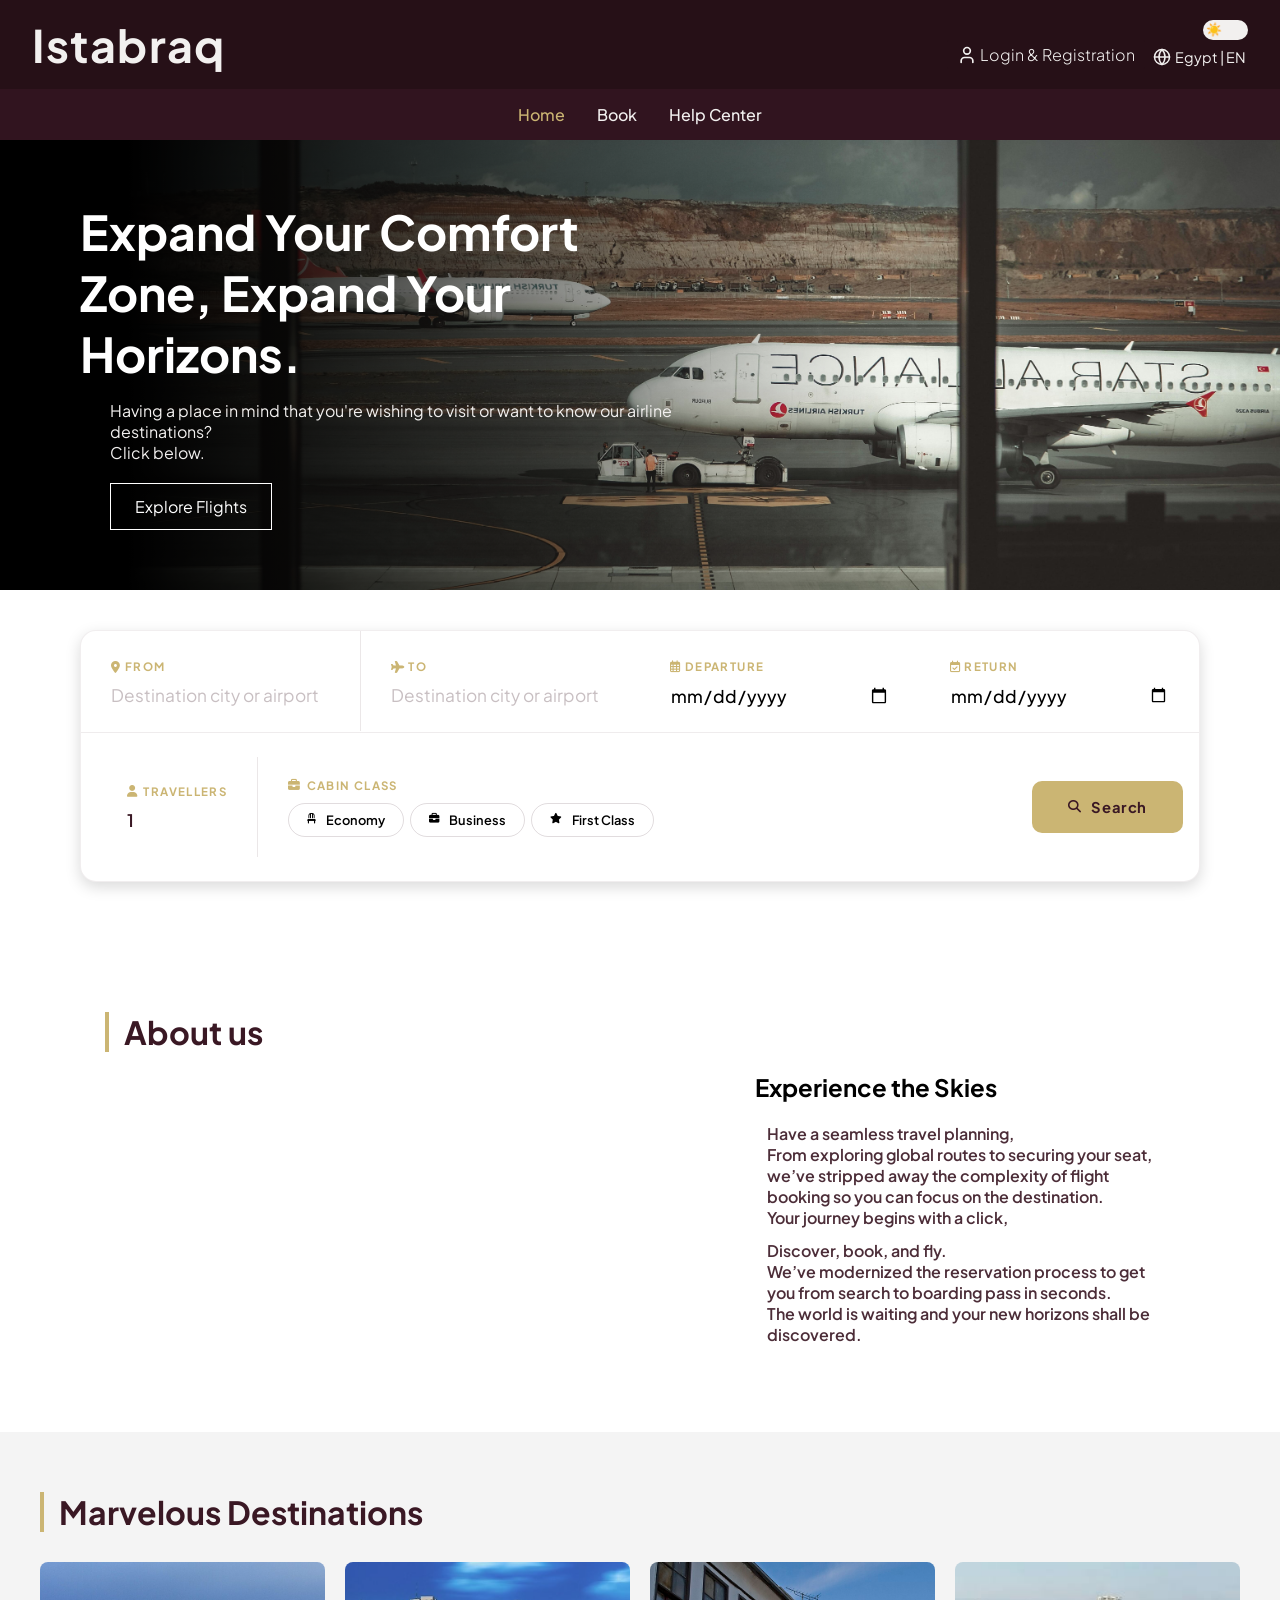
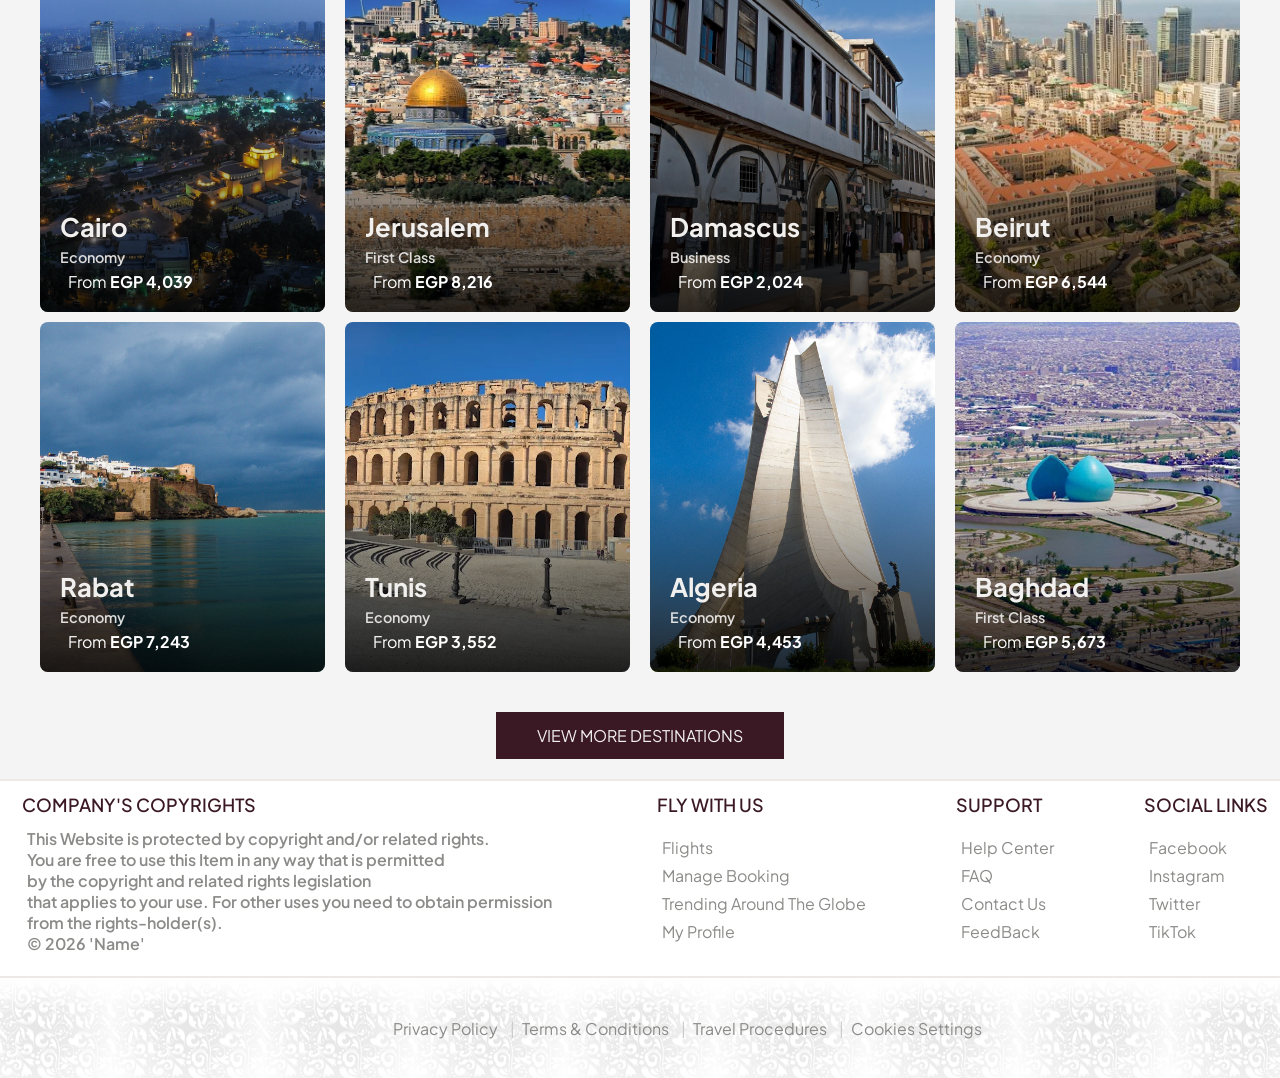
==== index.html @ 47894b56 "Last push from me" ====
<!DOCTYPE html>
<html lang="en">

<head>
    <meta charset="UTF-8">
    <meta name="viewport" content="width=device-width, initial-scale=1.0">
    <title>Istabraq Official Website | Book International Flight Tickets</title>
    <meta charset="UTF-8">
    <link rel="stylesheet" id="theme-stylesheet" href="./css/index.css">
    <!-- Font Configuration    -->
    <link rel="preconnect" href="https://fonts.googleapis.com">
    <link rel="preconnect" href="https://fonts.gstatic.com" crossorigin>
    <link href="https://fonts.googleapis.com/css2?family=Plus+Jakarta+Sans:wght@300;400;500;600;700&display=swap"
        rel="stylesheet">
    <link rel="stylesheet" href="https://cdnjs.cloudflare.com/ajax/libs/font-awesome/6.5.1/css/all.min.css" />
    <link rel="stylesheet" href="https://cdnjs.cloudflare.com/ajax/libs/font-awesome/6.5.1/css/all.min.css" />
    <!-- Responsiveness    -->
    <meta name="viewport" content="width=device-width, initial-scale=1">
    <!-- Icon configuration     -->
</head>

<body>
    <header class="header">
        <div class="upper-half">
            <!--        justify-conten:space-between.<it makes the first child to the very left and the last to the very right
        that's why I've put the util and the login in a standalone div to make sure that the property consider it last child. -->
            <div class="logo-placeholder">
                <h1>
                    <a href="index.html">Istabraq</a>
                </h1>
            </div>
            <div class="right-sec">
                <!--            Second child-->

                <div class="auth-bttns" id="auth-container">
                    <!--                auth-bttns class if I decided to add any other button or element beside it-->
                    <a href="./pages/auth/login.html" class="btn btn-login">
                        <svg xmlns="http://www.w3.org/2000/svg" width="20" height="20" viewBox="0 0 24 24" fill="none"
                            stroke="currentColor" stroke-width="2" stroke-linecap="round" stroke-linejoin="round">
                            <path d="M19 21v-2a4 4 0 0 0-4-4H9a4 4 0 0 0-4 4v2" />
                            <circle cx="12" cy="7" r="4" />
                        </svg>
                        <span>Login & Registration</span>
                    </a>
                </div>
                <div class="r-right-sec">
                    <!--                Theme-changing button-->
                    <label class="theme-switch" for="theme-check">
                        <input type="checkbox" id="theme-check">

                        <span class="slider"></span>
                    </label>
                    <!--  Lang & region (Country)    -->
                    <a href="#" id="open-lang-modal" class="utility-link">
                        <svg xmlns="http://www.w3.org/2000/svg" width="18" height="18" viewBox="0 0 24 24" fill="none"
                            stroke="currentColor" stroke-width="2" stroke-linecap="round" stroke-linejoin="round"
                            class="lucide lucide-globe-icon lucide-globe">
                            <circle cx="12" cy="12" r="10" />
                            <path d="M12 2a14.5 14.5 0 0 0 0 20 14.5 14.5 0 0 0 0-20" />
                            <path d="M2 12h20" />
                        </svg>
                        <span>Egypt | EN</span>
                        <!--                the <a> is just used for its clickability behavouir however it doesnt redirect you to
                    any page by using [href"#"]. its just a link to trigger an action on this page.-->
                        <!--<svg></svg> tag is used insted of just linking an image for better visibility & resolution independency as the tag draws the icon using math-based code                -->
                    </a>
                    <!-- Buttons (Login & Registraion)  -->

                </div>
            </div>
        </div>
        <!--Impt Comment: Without that upper-half div, this means trying to apply flexbox properties directly to the <header> itself,
    which would force the navigation links (the bottom half) to also participate in that layout, breaking the design.   -->
        <!-- Nav bar ( a container in itself so it doesnt need a div as its also has just an element which is the list
      not making it in a div improevs DOM tree rendreing and reduce nesting -->
    </header>
    <nav class="bottom-half">
        <!--the sticky property makes the nav sticks on top on document flowing,
            z=1000 makes sure that if the nav hit any other element while flowing it also stays on top of it.-->
        <ul class="nav-list">
            <!-- structure: <nav> → <ul> → <li> → <a>.
        Enhances accessibility as the list can be read by screen readers
        also better for search engines and a DOM predictability-->
            <li><a href="./" class="nav-link active"> Home</a></li>
            <li><a href=./pages/booking/search-flights.html class="nav-link"> Book</a></li>
            <li><a href=./pages/contact.html class="nav-link"> Help Center</a></li>

        </ul>
    </nav>

    <!--Pop up dialog for changing coutnry and language-->
    <dialog id="lang-modal">
        <!--    native html tag designed and structured specially for pop-up content.
    it has built in api (Javascript functions that opens/close the pop up depending on the triggered id)-->
        <h3>Select Country & Language</h3>
        <br>
        <div class="open-lang-modal">
            <!--   Country choosing div     -->
            <label class="modal-label">Country*</label>
            <div class="custom-dropdown" id="country-dropdown">
                <div class="dropdown-const">
                    <img src="https://flagcdn.com/w20/eg.png" alt="Egypt" width="20" height="15"> Egypt
                </div>
                <!--            The fixed part that the user sees before any interaction with the list,
            for example here its Egypt | EN-->
                <!--            a ul list for the options-->
                <ul class="dropdown-list">
                    <li data-value="egypt">
                        <img src="https://flagcdn.com/w40/eg.png" alt="Egypt" width="20"> Egypt
                    </li>
                    <li data-value="uae">
                        <img src="https://flagcdn.com/w40/ae.png" alt="UAE" width="20"> United Arab Emirates
                    </li>
                    <li data-value="saudi-arabia">
                        <img src="https://flagcdn.com/w40/sa.png" alt="Saudi Arabia" width="20"> Saudi Arabia
                    </li>
                    <li data-value="qatar">
                        <img src="https://flagcdn.com/w40/qa.png" alt="Qatar" width="20"> Qatar
                    </li>

                    <li data-value="united-kingdom">
                        <img src="https://flagcdn.com/w40/gb.png" alt="UK" width="20"> United Kingdom
                    </li>
                    <li data-value="germany">
                        <img src="https://flagcdn.com/w40/de.png" alt="Germany" width="20"> Germany
                    </li>
                    <li data-value="france">
                        <img src="https://flagcdn.com/w40/fr.png" alt="France" width="20"> France
                    </li>
                    <li data-value="turkey">
                        <img src="https://flagcdn.com/w40/tr.png" alt="Turkey" width="20"> Turkey
                    </li>

                    <li data-value="usa">
                        <img src="https://flagcdn.com/w40/us.png" alt="USA" width="20"> United States
                    </li>
                    <li data-value="canada">
                        <img src="https://flagcdn.com/w40/ca.png" alt="Canada" width="20"> Canada
                    </li>

                    <li data-value="japan">
                        <img src="https://flagcdn.com/w40/jp.png" alt="Japan" width="20"> Japan
                    </li>
                    <li data-value="china">
                        <img src="https://flagcdn.com/w40/cn.png" alt="China" width="20"> China
                    </li>
                </ul>
                <!--            The drop down list with its options-->
            </div>
            <!-- language choosing div-->
            <label class="modal-label">Language*</label>
            <div class="custom-dropdown" id="lang-dropdown">
                <div class="dropdown-const">English</div>
                <ul class="dropdown-list">
                    <li data-value="en">English</li>
                    <li data-value="ar">العربية (Arabic)</li>

                    <li data-value="fr">Français (French)</li>
                    <li data-value="de">Deutsch (German)</li>
                    <li data-value="es">Español (Spanish)</li>
                    <li data-value="it">Italiano (Italian)</li>
                    <li data-value="ru">Русский (Russian)</li>

                    <li data-value="zh">中文 (Chinese)</li>
                    <li data-value="ja">日本語 (Japanese)</li>
                    <li data-value="ko">한국어 (Korean)</li>

                    <li data-value="pt">Português (Portuguese)</li>
                    <li data-value="tr">Türkçe (Turkish)</li>
                </ul>
            </div>

            <div class="modal-actions">
                <button id="close-lang-modal" class="apply-bttn">Apply preferences</button>
            </div>
        </div>
    </dialog>
    <main>
        <!-- Hero section    -->
        <section class="hero">
            <div class="hero-text-wrapper">
                <h1>Expand Your Comfort Zone, Expand Your Horizons.</h1>
                <p style=" font-family: 'Plus Jakarta Sans', sans-serif;
    color: var(--off-white);
    font-weight: 400; padding-left: 30px; ">Having a place in mind that you're wishing to visit or want to know our
                    airline destinations?<br>Click below.</p>
                <a href="./pages/booking/search-results.html" class="hero-bttn">Explore flights</a>
            </div>
        </section>

        <!-- search form  -->
        <section class="search-section">
            <div class="search-card">
                <form class="search-form" action="#" method="get">
                    <!-- row 1-->
                    <div class="search-first-row">
                        <!-- from -->
                        <div class="search-field">
                            <label class="search-field-label">
                                <i class="fa-solid fa-location-dot"></i>
                                From
                            </label>
                            <div style="position: relative;">
                                <input id="input-from" class="search-field-input" type="text"
                                    placeholder="Destination city or airport" />
                                <div id="city-list" class="city-list"></div>
                            </div>
                        </div>

                        <div class="search-footer-vr"></div>


                        <!-- to -->
                        <div class="search-field">
                            <label class="search-field-label">
                                <i class="fa-solid fa-plane"></i>
                                To
                            </label>
                            <div style="position: relative;">
                                <input id="input-to" class="search-field-input" type="text"
                                    placeholder="Destination city or airport" />
                                <div id="city-list-to" class="city-list"></div>
                            </div>
                        </div>


                        <!-- Departure date -->
                        <div class="search-field">
                            <label class="search-field-label">
                                <i class="fa-regular fa-calendar-days"></i>
                                Departure
                            </label>
                            <input class="search-field-input" type="date" required id="departure-date" />
                        </div>

                        <!-- Rrturn data -->
                        <div class="search-field">
                            <label class="search-field-label">
                                <i class="fa-regular fa-calendar-check"></i>
                                Return

                            </label>
                            <input class="search-field-input" type="date" required id="return-date" />
                        </div>

                    </div>

                    <!-- ── row 2 -->
                    <div class="search-form-footer">
                        <!-- Passengers -->
                        <div class="search-footer-field--passengers">
                            <div class="search-footer-field-label">
                                <i class="fa-solid fa-user"></i>
                                Travellers
                            </div>

                            <input class="search-footer-field-input" type="number" value="1" min="1" max="9" />
                        </div>

                        <!-- vertical  -->
                        <div class="search-footer-vr"></div>

                        <!-- cabin class -->
                        <div class="search-cabin-group">

                            <div class="search-footer-field-label">
                                <i class="fa-solid fa-briefcase"></i>
                                Cabin Class
                            </div>

                            <div class="search-cabin-pills">
                                <input type="radio" id="cabin-economy" name="cabin-class" class="search-cabin-radio" />

                                <label for="cabin-economy" class="search-cabin-pill">
                                    <i class="fa-solid fa-chair"></i>
                                    Economy
                                </label>


                                <input type="radio" id="cabin-business" name="cabin-class" class="search-cabin-radio" />

                                <label for="cabin-business" class="search-cabin-pill">
                                    <i class="fa-solid fa-briefcase"></i>
                                    Business
                                </label>

                                <input type="radio" id="cabin-first-class" name="cabin-class"
                                    class="search-cabin-radio" />

                                <label for="cabin-first-class" class="search-cabin-pill">
                                    <i class="fa-solid fa-star"></i>
                                    First Class
                                </label>

                            </div>
                        </div>

                        <!-- SEARCH BUTTON -->
                        <button id="search-button" type="submit" class="search-btn">
                            <i class=" fa-solid fa-magnifying-glass"></i>
                            <span>Search</span>
                        </button>

                    </div>

                </form>
            </div>
        </section>

        <!--About section   -->
        <section class="about-section">
            <div class="about-container">
                <div class="heading-sidebar">
                    <h3>About us</h3>
                </div>
                <div class="about-vid">
                    <video autoplay loop muted playsinline width="600">
                        <source src="./assets/index-assets/Video%20Project%20t2%20(online-video-cutter.com).mp4"
                            type="video/mp4">
                        Your browser does not support the video tag.
                    </video>
                    <div class="about-text-wrapper">
                        <h2>Experience the Skies</h2>
                        <br>
                        <p style=" padding-left: 12px; padding-bottom: 12px;  ">Have a seamless travel planning,<br>
                            From exploring global routes to securing your seat,<br> we’ve stripped away the complexity of
                            flight booking so you can focus on the destination. <br>
                            Your journey begins with a click,</p>
                        <p style="padding-left: 12px;">Discover, book, and fly. <br>We’ve modernized the reservation process
                            to get you from search to boarding pass in seconds. <br>
                            The world is waiting and your new horizons shall be discovered. </p>
                    </div>
                </div>
            </div>
        </section>


        <!-- Destinations'  Section   -->

        <section id="trending-section" class="trending-section alt-layout">
            <div class="trending-wrapper">
                <div class="heading-sidebar">
                    <h3>Marvelous Destinations</h3>
                </div>

                <div class="trending-grid">

                    <div class="trending-card"
                        style="background-image: url('assets/index-assets/Cairo_Opera_House,_Al_Hurriyah_Park_and_the_Nile_river_(14797782354).jpg');" title="Cairo">
                        <div class="card-overlay"></div>
                        <div class="card-content">
                            <h4>Cairo</h4>
                            <p>Economy</p>
                            <div class="price-box">
                                <span class="price-accent"></span>
                                <span>From <strong>EGP 4,039</strong></span>
                            </div>
                        </div>
                    </div>

                    <div class="trending-card" style="background-image: url('assets/index-assets/Al-Quds.png');" title="Jerusalem">
                        <div class="card-overlay"></div>
                        <div class="card-content">
                            <h4>Jerusalem</h4>
                            <p>First Class</p>
                            <div class="price-box">
                                <span class="price-accent"></span>
                                <span>From <strong>EGP 8,216</strong></span>
                            </div>
                        </div>
                    </div>

                    <div class="trending-card"
                        style="background-image: url('assets/index-assets/Damascus_Straight_Street_and_East_Gate_8193.jpg');" title="Damascus">
                        <div class="card-overlay"></div>
                        <div class="card-content">
                            <h4>Damascus</h4>
                            <p>Business</p>
                            <div class="price-box">
                                <span class="price-accent"></span>
                                <span>From <strong>EGP 2,024</strong></span>
                            </div>
                        </div>
                    </div>

                    <div class="trending-card"
                        style="background-image: url('assets/index-assets/beirut-card-img.jpeg');" title="Beirut">
                        <div class="card-overlay"></div>
                        <div class="card-content">
                            <h4>Beirut</h4>
                            <p>Economy</p>
                            <div class="price-box">
                                <span class="price-accent"></span>
                                <span>From <strong>EGP 6,544</strong></span>
                            </div>
                        </div>
                    </div>

                    <div class="trending-card"
                        style="background-image: url('assets/index-assets/Morocco_-_Rabat_(31387775324).jpg');" title="Rabat">
                        <div class="card-overlay"></div>
                        <div class="card-content">
                            <h4>Rabat</h4>
                            <p>Economy</p>
                            <div class="price-box">
                                <span class="price-accent"></span>
                                <span>From <strong>EGP 7,243</strong></span>
                            </div>
                        </div>
                    </div>

                    <div class="trending-card" style="background-image: url('assets/index-assets/Tunis.jpg');" title="Tunis">
                        <div class="card-overlay"></div>
                        <div class="card-content">
                            <h4>Tunis</h4>
                            <p>Economy</p>
                            <div class="price-box">
                                <span class="price-accent"></span>
                                <span>From <strong>EGP 3,552</strong></span>
                            </div>
                        </div>
                    </div>

                    <div class="trending-card"
                        style="background-image: url('assets/index-assets/Alger_Memorial-du-Martyr_IMG_1160.JPG');" title="Algeria">
                        <div class="card-overlay"></div>
                        <div class="card-content">
                            <h4>Algeria</h4>
                            <p>Economy</p>
                            <div class="price-box">
                                <span class="price-accent"></span>
                                <span>From <strong>EGP 4,453</strong></span>
                            </div>
                        </div>
                    </div>

                    <div class="trending-card" style="background-image: url('assets/index-assets/Baghdad.jpg');" title="Baghdad">
                        <div class="card-overlay"></div>
                        <div class="card-content">
                            <h4>Baghdad</h4>
                            <p>First Class</p>
                            <div class="price-box">
                                <span class="price-accent"></span>
                                <span>From <strong>EGP 5,673</strong></span>
                            </div>
                        </div>
                    </div>

                </div>

                <div class="view-more-container">
                    <a href="pages/booking/search-results.html" class="view-more-cta"> VIEW MORE DESTINATIONS </a>
                </div>
            </div>
        </section>



    </main>
    <footer>
        <div class="upper-footer">
            <div>
                <h1 style="text-transform: uppercase">COMPANY'S COPYRIGHTS</h1>
                <p>This Website is protected by copyright and/or related rights.<br>
                    You are free to use this Item in any way that is permitted<br>
                    by the copyright and related rights legislation<br>
                    that applies to your use. For other uses you need to obtain permission<br>
                    from the rights-holder(s).
                    <br> © 2026 'Name'
                </p>


            </div>
            <div>
                <h1 style="text-transform: uppercase">Fly with us</h1>
                <br>
                <ul class="upper-footer-ul" style="text-transform: capitalize;">
                    <li><a href="./pages/booking/search-results.html"> Flights</a></li>
                    <li><a href="#"> Manage Booking</a></li>
                    <li><a href="#trending-section"> Trending around the globe</a></li>
                    <li><a href="./pages/auth/myprofile.html"> My Profile</a></li>

                </ul>

            </div>
            <div>
                <h1 style="text-transform: uppercase">SUPPORT</h1>
                <br>
                <!--            Support part-->
                <ul class="upper-footer-ul" style="text-transform: capitalize;">
                    <li><a href="./pages/contact.html"> Help Center</a></li>
                    <li><a href="./pages/contact.html#middle-bottom"> FAQ</a></li>
                    <li><a href=./pages/contact.html#bottom> Contact us</a></li>
                    <li><a href=./pages/contact.html#fdbk-form> FeedBack</a></li>

                </ul>
            </div>
            <div>
                <h1 style="text-transform: uppercase">Social links</h1>
                <br>
                <!--                Socila links part-->
                <ul class="upper-footer-ul" style="text-transform: capitalize;">
                    <li><a href="#"> Facebook</a></li>
                    <li><a href="#"> Instagram</a></li>
                    <li><a href="#"> twitter</a></li>
                    <li><a href="#"> TikTok</a></li>

                </ul>
            </div>

        </div>
        <div class="lower-footer">
            <div class="lower-footer-img">
                <ul class="lower-footer-ul" style="text-transform: capitalize;">
                    <li><a href="#"> Privacy Policy</a></li>
                    <li><a href="#"> Terms & Conditions</a></li>
                    <li><a href="#"> Travel Procedures</a></li>
                    <li><a href="#"> Cookies Settings</a></li>
                </ul>

            </div>
        </div>
    </footer>
    <script src="js/main.js" defer></script>
    <script src="js/search.js"></script>
    <script src="js/result.js"></script>
</body>

</html>
---- css/index.css ----
/*
  Index section
*/

/* Universal */
* {
    font-family: 'Plus Jakarta Sans', sans-serif;
    margin: 0;
    padding: 0;
    box-sizing: border-box;
}

/* Variables */
:root {
    --primary: #3A1824;
    --tertiary: #4C2D38;
    --secondary: #cbb573;
    --off-white: #f2f0ef;
    --on-black: #000;
    --dark-blue: #001524;

    /*Dark mode Colors*/
    --off-white: #f2f0ef;
    --on-black1: #000;
    --on-black2: #0f0f0f;
    --on-grey1: #1c1c1d;
    --on-grey2: #252728;
    --secondary: #cbb573;




}

body {
    display: flex;
    flex-direction: column;
    min-height: 100vh;
    /* 100vh = 100% of the viewport height */
    margin: 0;
    overflow-x: hidden;
}

::-webkit-scrollbar {
    display: none;
}


/* Makes any content in the main container to fill it up */
main {
    flex: 0;
    min-height: 0;
}

/*h1,*/
/*h2,*/
/*h3,*/
/*h4,*/
/*h5,*/
/*h6 {*/
/*    font-family: 'Plus Jakarta Sans', sans-serif;*/
/*    font-weight: 600;*/
/*    color: var(--primary);*/


/*}*/

p {
    color: var(--tertiary);
    font-family: 'Plus Jakarta Sans', sans-serif;
    font-weight: 600;

}

/* header container (main/center) */
.header {
    display: flex;
    flex-direction: column;
    position: relative;
    z-index: 10;
    /* Two stacked bars   */
}

.upper-half {
    background-color: color-mix(in srgb, var(--primary), black 35%);
    display: flex;
    /*Turns the element into a flex container, ignoring the usual stubborn stacking behaviour of the normal html rules*/
    justify-content: space-between;
    /* Pushes Logo to left(first child), Links to right(last child) */
    padding: 1rem 2rem;
    /*rem -> "Root EM" 1. top bottom, 2. left right. If the user changes their font size for accessibility
    the padding will change automatically to fit the padding right. this increases the accessibility for the website
    rem are a dynamic scaling units. This ensures the interface maintains proportional spacing regardless of the user's default browser font settings*/
    align-items: center;
    /* makes sure the content doesn't just sit at the very top of that "buffer"; it sits perfectly in the middle of it.   */
    position: sticky;
    top: 0;
    z-index: 1000;

}

.bottom-half {
    /*background-color: var(--off-white); !* Slightly lighter shade *!*/
    background-color: color-mix(in srgb, var(--primary), black 15%);
    /*Color-mix function to mix colors or create new ones depending on the need,
    it follows this syntax, color-mix(in <color-space>, <color-1> [percentage], <color-2> [percentage])*/
    display: flex;
    padding: 15px 40px;
    align-items: center;
    justify-content: center;
    position: sticky;
    /* default state */
    z-index: 1000;
    top: 0;
}

.right-sec {
    display: flex;
    flex-direction: row;
    /*Row -> side by side on a horiztonal line from right to left, thats why the globe util is the first from the left, column -> Above each other. This is for the auth+utility*/
    align-items: flex-end;
    /* pins them to the right end side of the container's hight */
    gap: 8px;
    /* space between bttns and the util if you have 1+ elemetns it does the gap */
}

.r-right-sec {
    display: flex;
    flex-direction: column;
    align-items: flex-end;
    gap: 8px;
}

/*left-header-section*/
.logo-placeholder {
    color: var(--off-white);
    font-size: 1.4rem;
    font-weight: 700;
    letter-spacing: 0.05em;
    width: auto;
}
.logo-placeholder h1 a {
    text-decoration: none;
    color: inherit;
    cursor: pointer;
}

/* 1. The main rectangular track */
.theme-switch {
    display: inline-block;
    position: relative;
    width: 45px;
    /* Adjust this to make the switch wider/narrower */
    height: 20px;
}

/* 2. Hide the actual ugly checkbox, but keep it accessible for the script */
.theme-switch input {
    opacity: 0;
    width: 0;
    height: 0;
}

/* 3. The visual track (the base of the slider) */
.slider {
    position: absolute;
    cursor: pointer;
    top: 0;
    left: 0;
    right: 0;
    bottom: 0;
    background-color: var(--off-white);
    /* Default Light Track Color */
    border-radius: 30px;
    /* This creates the "very rounded" ends */
    transition: background-color 0.3s ease;
    /* Smooth fade when the track changes color */
}

/* 4. The Ball (The 'before' pseudo-element of the slider) */
.slider::before {
    position: absolute;
    content: "☀️";
    /* Default Light Icon (Sun) */
    font-size: 0.8rem;
    display: flex;
    align-items: center;
    justify-content: center;
    /* Center the icon in the ball */

    /* Sizing the ball slightly smaller than the track height */
    height: 16px;
    width: 16px;

    /* Positioning (initial state = far left) */
    left: 3px;
    bottom: 3px;

    border-radius: 50%;
    /* Make the ball round */

    /* Colors (Light State) */
    background-color: var(--off-white);
    /* White ball */
    color: #333;
    /* Black icon */

    /* SWIPE ANIMATION: Only on the transform property */
    transition: transform 0.4s cubic-bezier(0.68, -0.55, 0.27, 1.55);
}

/* -------------------------------------------------------------------------
   STATE CHANGES: What happens when the checkbox is checked (Dark Mode)
   ------------------------------------------------------------------------- */

/* A. Change the Track color when checked */
input:checked+.slider {
    background-color: color-mix(in srgb, var(--primary), black 75%);
    ;
    /* Dark Track Color */
}

/* B. The 'Swipe Right' movement and icon/color swap */
input:checked+.slider::before {
    /* MATH: width (60px) - ball (24px) - original left offset (3px) - new right offset (3px) = 30px */
    /*45-16-3-3*/
    transform: translateX(23px);

    /* Content Swap: Change sun to moon */
    content: "🌙";

    /* Color Swap (Dark State) */
    background-color: color-mix(in srgb, var(--primary), black 75%);
    ;
    /* Black ball */

}

.utility-link {
    border-radius: 3px;
    display: flex;
    align-items: center;
    /*sets the icon and the text on the same horizontal axis line*/
    gap: 4px;
    /*breathing room between the icon and the text, its two childern thats why there are two containers*/
    font-size: 0.9rem;
    color: var(--off-white);
    text-decoration: none;
    padding-right: 2px;
    padding-bottom: 2.7pt;
    /*    manual teak to optically allign both containers */
    transition: color 0.7s ease-in-out;
}

.utility-link:hover {
    font-family: 'Plus Jakarta Sans', sans-serif;
    color: var(--secondary);
    font-weight: 400;
}

/*auth-bttns*/
.auth-bttns {
    display: flex;
    gap: 12px;
    /*   Gap between each button (There's only one for both login & registration right now) */
}

.btn {
    background-color: color-mix(in srgb, var(--primary), black 35%);
    padding: 4px 10px;
    border-radius: 2px;
    text-decoration: none;
    /*removes the underline*/
    font-family: 'Plus Jakarta Sans', sans-serif;
    gap: 3px;
    /*gao between svg and <span>*/
    transition: color 0.7s ease-in-out;
}

.btn-login {
    color: var(--off-white);
    font-weight: 300;
    display: flex;
    align-items: center;
    /* to align the svg and span on the same horizontal axis line (display flex -> align:center    */
}

.btn-login:hover {
    color: var(--secondary);
    font-weight: 400;
    transition: color 0.7s ease;
}


.btn-logout {
    background-color: color-mix(in srgb, var(--primary), black 35%);
    padding: 4px 10px;
    border: none;
    font-size: 1rem;
    text-decoration: none;
    /*removes the underline*/
    font-family: 'Plus Jakarta Sans', sans-serif;
    gap: 3px;
    /*gao between svg and <span>*/
    color: var(--off-white);
    font-weight: 500;
    display: flex;
    align-items: center;
    /* to align the svg and span on the same horizontal axis line (display flex -> align:center    */
    transition: color 0.7s ease-in-out;
}

.btn-logout:hover {
    color: var(--secondary);
    font-weight: 400;
    transition: color 0.7s ease;
}



/* list container (<ul>) */
.nav-list {
    align-items: center;
    display: flex;
    gap: 32px;
    /*flex container to align them horizontally and puts a gap of 32 px from each <li>*/
    list-style: none;
    /* removes usual dots from the list element, same likely as text-decoration:none; */
    margin: 0;
    padding: 0;
}

/* individual links  (<a>) */
.nav-link {
    color: var(--off-white);
    text-decoration: none;
    font-family: 'Plus Jakarta Sans', sans-serif;
    font-weight: 500;

}

/* hover */
.nav-link:hover {
    color: var(--secondary);
    transition: color 0.3s ease;
    /* Takes 0.3 sec to make the color tranisitons to just make it more natural */

}

.active {
    color: var(--secondary);
    font-weight: 500;
    /* Make it a bit boldy when active   */
}

/*Index-Hero*/
.hero {
    background: linear-gradient(to right, rgba(0, 0, 0, 1) 10%, rgba(0, 0, 0, 0) 70%),
        url('../assets/index-assets/hero-img.jpg');
    /*the linear gradiant scrim (function)
    rgba(red, green ,blue, opacity) -> rgba(0,0,0, 1) 10% means that at 10% from the right of the image its dark
    rgba(0,0,0,0) 70% of the left is completely transparent, the rest 40% is the fade from dark to transparent*/

    background-size: cover;
    /*scaling image to fit but not to be stretched or squished the browser may crop it for this point*/
    background-position: center;
    /*make the center of the image is the focal point so if its got cut by the upper property it cuts well*/
    /* Layout */
    display: flex;
    /*enabling a flex engine like the usual*/
    flex-direction: column;
    /*puts text elemetns on top of each other vertically*/
    justify-content: center;
    /*center the text elemetns*/
    align-items: flex-start;
    /*pinning the elements to the left*/
    /* Sizing */
    min-height: 50vh;
    /*how much the image should take from the page after the header, vh-> viewport height */
    /*vh also a dynamic scaling unit, it takes 50% of whatever the user screen's height.
    contributes to the responsiveness of the website*/
    padding-left: 80px;
    /*    bit space from the left before the text starts */
}

.hero-text-wrapper {
    max-width: 600px;
    /*prevents stretching*/
    color: white;
}

.hero h1 {
    font-size: 3rem;
    margin-bottom: 1rem;
    color: white;
}

.hero-bttn {
    display: inline-block;
    margin-top: 20px;
    padding: 12px 24px;
    border: 1px solid white;
    color: white;
    text-decoration: none;
    text-transform: capitalize;
    /*    starts every word with the first letter capitalized*/
    font-family: 'Plus Jakarta Sans', sans-serif;
    margin-left: 30px;
    transition: color, background-color 0.5s ease-in-out;
    /*so the ease out works, as it only works this way not just on the state of hovering on the element*/

}

.hero-bttn:hover {
    background-color: var(--off-white);
    color: var(--on-black);

}

#lang-modal {
    /* positioning */
    position: fixed !important;
    /* pop-ups usually wants to live in the center, this is done to make it fixed at top right */
    top: 70px !important;
    right: 20px !important;
    left: auto !important;
    /*fight any left styling that may conflict with the pop up*/
    margin: 0 !important;
    /* ensures no margins are pushing it */

    width: 350px;
    /* more -> bigger -> wider */
    min-height: 300px;
    /*min height of the pop up*/
    padding: 20px;
    border-radius: 12px;
    box-shadow: 0 8px 24px rgba(0, 0, 0, 0.2);
    border: none;
    background: white;
    z-index: 1000;
}

.modal-actions {
    display: flex;
    justify-content: center;
    align-items: center;
    margin-top: 20px;
}

.apply-bttn {
    background-color: var(--primary);
    color: var(--off-white);
    padding: 6px 12px;
    border-radius: 6px;
    text-decoration: none;
    font-family: 'Plus Jakarta Sans', sans-serif;
    font-weight: 400;
    margin-top: 25px;
}

/* Container for the dropdown */
.custom-dropdown {
    position: relative;
    /*rmakes the list open relatively to the container of the pop up, spicifically to the country div*/
    border: 1px solid #ccc;
    padding: 8px;
    border-radius: 4px;
    cursor: pointer;
    /*turns the arrow into a hand icon for better visual interaction*/
    margin-bottom: 15px;
    background: white;
}

/* The list (hidden by default) */
.dropdown-list {
    display: none;
    /*initially making this not visible untill triggered by the JS script to make it :block; (visible)*/
    position: absolute;
    /*fix its position when opened, not pushing everything down*/
    top: 100%;
    left: 0;
    width: 100%;
    background: white;
    border: 1px solid #ccc;
    list-style: none;
    /*clear the normal list style*/
    padding: 0;
    z-index: 1001;
    /*    higher than the dialog and the bottom header*/
}

.dropdown-list li {
    display: flex;
    align-items: center;
    gap: 10px;
    /*as usual all 3 props make the text and the image aligned well on a center horizontal axis*/
    padding: 8px;
    cursor: pointer;
}

.dropdown-list li:hover {
    background-color: #f0f0f0;
    /*    Make it grey on the selection on hovering*/
}

/* Show class for JS */
.dropdown-list.show {
    display: block;
    /*    when show(), change this property to block in the dropdownlist selector*/
}


footer {
    margin-top: 0;
    padding-top: 0;
}

.upper-footer {
    display: flex;
    align-items: flex-start;
    justify-content: space-between;
    border-top: 2px solid #EDE9E6;
    padding: 12px;
    padding-left: 12px;
    padding-right: 12px;
    padding-bottom: 10px;

}

.upper-footer h1,
.upper-footer h2,
.upper-footer h3,
.upper-footer h4 {
    font-family: 'Plus Jakarta Sans', sans-serif;
    font-weight: 540;
    padding-left: 10px;
    font-size: large;
    margin-top: 0;
    color: var(--primary);
}

.upper-footer p {
    padding: 12px 15px;
    font-family: 'Plus Jakarta Sans', sans-serif;
    color: #8b8c89
}

.upper-footer-ul {

    display: flex;
    flex-direction: column;
    gap: 7px;
    list-style: none;
    padding-left: 15px;


}

.upper-footer-ul a {
    font-family: 'Plus Jakarta Sans', sans-serif;
    color: #8b8c89;
    text-decoration: none;
}

.upper-footer-ul li:hover a {
    font-family: 'Plus Jakarta Sans', sans-serif;
    color: var(--on-black);
    text-decoration: underline;
    font-weight: 400;
}

.lower-footer {
    display: flex;
    align-items: center;
    border-top: 2px solid #EDE9E6;
    height: 60%;



}

.lower-footer-ul {

    display: flex;
    flex-direction: row;
    gap: 7px;
    list-style: none;
    padding-left: 15px;

}

.lower-footer-ul a {
    font-family: 'Plus Jakarta Sans', sans-serif;
    color: #8b8c89;
    text-decoration: none;
}

.lower-footer-ul li:hover a {
    font-family: 'Plus Jakarta Sans', sans-serif;
    color: var(--on-black);
    text-decoration: underline;
    font-weight: 400;

}

.lower-footer-img {

    background: linear-gradient(to bottom, rgba(255, 255, 255, 1) 0%, rgba(255, 255, 255, 0) 30%),
        url("../assets/index-assets/lower-footer-pattern.png");

    background-size: contain;
    background-position: bottom center;
    width: 100%;
    min-height: 100px;
    display: flex;
    flex-direction: row;
    justify-content: center;
    padding-left: 80px;
    /* Vertical Centering (The missing piece) */
    align-items: center;

}

.lower-footer-ul li:not(:last-child)::after {
    content: "|";
    /* Adds a pipe character */
    margin-left: 12px;
    /* Adds space after the pipe */
    color: #ccc;
}

.about-section {
    display: flex;
    flex-direction: column;
    align-items: center;
    padding: 40px 0;
}

.about-wrapper {
    display: flex;
    flex-direction: column;
    align-items: flex-start;
    /* This aligns the heading and video to the left inside the wrapper */
    width: fit-content;
    /* This ensures the wrapper is only as wide as its content, letting the parent center it */
}

.heading-sidebar {

    border-left: 4px solid var(--secondary);
    /* The Orange Bar */
    padding-left: 15px;
    /* Space between bar and text */
}

.heading-sidebar h3 {
    display: flex;
    flex-direction: column;
    align-items: flex-start;
    justify-content: flex-start;
    font-size: 2rem;
    color: var(--primary);
    margin: 0;

}

.about-vid {
    display: flex;
    justify-content: flex-start;
    /* Centers the whole group horizontally */
    align-items: flex-start;
    /* Aligns items vertically */
    flex-direction: row;
    flex-wrap: nowrap;
    gap: 50px;
    /* Equal spacing between video and text */
    padding: 20px 20px 20px 0;
    max-width: 1200px;
    /* Keeps content from stretching too wide */
    margin: 0;
    /* Centers the container on the page */
}

video {
    border-radius: 8px;
    /* Adjust the number for more or less roundness */
}

.about-text-wrapper {

    flex: 1;
    max-width: 400px;



}

.trending-section {
    display: flex;
    flex-direction: column;
    align-items: center;
    /* Centers the whole block on the page */
    padding: 60px 20px 20px 20px;
    background-color: #f4f4f4;
}

.trending-wrapper {
    width: 100%;
    max-width: 1200px;
    display: flex;
    flex-direction: column;
    align-items: flex-start;
    /* Keeps heading and grid left-aligned */
}

.trending-grid {
    display: grid;
    grid-template-columns: repeat(4, 1fr);
    /* 4 columns */
    gap: 10px 20px;
    width: 100%;
    margin-top: 30px;
}

.trending-card {
    position: relative;
    height: 350px;
    border-radius: 8px;
    background-size: cover;
    background-position: center;
    overflow: hidden;
    display: flex;
    align-items: flex-end;
    /* Puts text at the bottom */
    transition: transform 0.3s ease;
    z-index: 1;
}

.trending-card:hover {
    transform: translateY(-5px);
    /* Subtle lift on hover */
}

/* The dark gradient at the bottom for text readability */
.card-overlay {
    position: absolute;
    bottom: 0;
    width: 100%;
    height: 60%;
    background: linear-gradient(to top, rgba(0, 0, 0, 0.8), transparent);
    z-index: 1;
}

.card-content {
    position: relative;
    z-index: 2;
    padding: 20px;
    color: white;
    width: 100%;
}

.card-content h4 {
    font-size: 1.6rem;
    margin: 0;
    font-weight: bold;
    color: var(--off-white);
}

.card-content p {
    margin: 5px 0;
    font-size: 0.9rem;
    opacity: 0.9;
    color: var(--off-white);
}

.price-box {
    display: flex;
    align-items: center;
    gap: 8px;
    margin-top: 5px;
}

/* The small orange bar next to the price */
.price-bar {
    width: 3px;
    height: 14px;
    background-color: var(--secondary);
}

.view-more-container {
    width: 100%;
    display: flex;
    justify-content: center;
    margin-top: 40px;
}

.view-more-cta {
    background: var(--primary);
    border: 1px solid var(--primary);
    text-decoration: none;
    color: var(--off-white);
    padding: 12px 40px;
    cursor: pointer;
    transition: 0.3s;
}

.view-more-cta:hover {
    background: var(--secondary);
    color: var(--primary);
}


/*Search CSS from Marwan's file*/
/* Label */
.search-field-label {
    font-size: 0.72rem;
    font-weight: 700;
    letter-spacing: 0.12em;
    text-transform: uppercase;
    color: var(--secondary);
    gap: 5px;
    margin-bottom: 10px;
}

.search-field-label i {
    font-size: 0.74rem;
}

/* city list  */

.city-list {
    position: absolute;
    background-color: white;
    box-shadow: 0 4px 12px rgba(0, 0, 0, 0.1);
    z-index: 100;
    height: 200px;
    overflow-y: auto;
    width: 200px;
    display: none;
}

.city-list div {
    padding: 14px;
    cursor: pointer;
    color: var(--tertiart);
    font-size: 0.9rem;
}

.city-list div:hover {
    background-color: #cbb573;
    color: #4C2D38;
}

/* Divider */
.search-footer-vr {
    width: 1px;
    height: 100px;
    background: rgba(58, 24, 36, 0.1);
}


/* search hero */

.search-hero {
    background: var(--off-white);
    padding: 64px 32px 0;
    max-width: 1280px;
    margin: auto;
    width: 100%;
}

.search-div-eyebrow {
    display: inline-flex;
    align-items: center;
    justify-content: center;
    background-color: var(--tertiart);
    padding: 10px 18px;
    border-radius: 40px;
    font-size: 13px;
    letter-spacing: 2px;
    font-weight: 600;
    box-shadow: rgba(100, 100, 111, 0.2) 0px 7px 29px 0px;
}

.search-eyebrow {
    font-family: 'Plus Jakarta Sans', sans-serif;
    font-size: 0.65rem;
    font-weight: 700;
    letter-spacing: 0.18em;
    text-transform: uppercase;
    color: var(--secondary);
}

.search-eyebrow i {
    font-size: 0.7rem;
}


.search-title {
    font-family: 'Plus Jakarta Sans', sans-serif;
    font-weight: 700;
    font-size: 4.1rem;
    color: var(--primary);
    margin-bottom: 10px;
}

.search-title em {
    color: var(--secondary);
}

.search-subtitle {
    font-family: 'Plus Jakarta Sans', sans-serif;
    font-size: 0.99rem;
    color: var(--tertiart);
    font-weight: 300;
    width: 440px;
    margin-bottom: 8px;
}

.search-section {
    width: 1280px;
    margin-bottom: 50px;
    padding: 40px 80px;
    margin-left: auto;
    margin-right: auto;
}

.search-card {
    background: white;
    border-radius: 16px;
    box-shadow: rgba(0, 0, 0, 0.15) 0px 5px 15px 0px;
    border: 1px solid rgba(58, 24, 36, 0.07);
}

.search-form {
    display: flex;
    flex-direction: column;
}

/* row 1  */

.search-first-row {
    display: flex;
    border-bottom: 1px solid rgba(58, 24, 36, 0.08);
}

.search-field {
    display: flex;
    flex-direction: column;
    width: 100%;
    padding: 28px 30px 24px;
    font-family: 'Plus Jakarta Sans', sans-serif;
    transition: all 0.15s ease;
}




/* Input */
.search-field-input {
    border: none;
    outline: none;
    font-size: 1.08rem;
    font-weight: 500;
    color: var(--primary);
    width: 100%;
}

.search-field-input::placeholder {
    color: rgba(58, 24, 36, 0.28);
    font-weight: 400;
}

.search-field-input[type="date"] {
    color: var(--tertiart);
}


/* ── row 2 */
.search-form-footer {
    display: flex;
    align-items: center;
    padding: 24px 16px 24px 16px;
}

/* Passengers */
.search-footer-field--passengers {
    display: flex;
    flex-direction: column;
    padding: 16px 30px;
    min-width: 120px;
    font-family: 'Plus Jakarta Sans', sans-serif;
}

.search-footer-field-label {
    font-size: 0.72rem;
    font-weight: 700;
    letter-spacing: 0.12em;
    text-transform: uppercase;
    color: var(--secondary);
    display: flex;
    align-items: center;
    gap: 5px;
    margin-bottom: 10px;
}

.search-footer-field-label i {
    font-size: 0.74rem;
}

.search-footer-field-input {
    border: none;
    outline: none;
    font-size: 1.08rem;
    font-weight: 600;
    color: var(--primary);
    font-family: 'Plus Jakarta Sans', sans-serif;
    width: 48px;
}

.search-footer-field-input[type="number"] {
    width: 100%;
}


/* Cabin */
.search-cabin-group {
    display: flex;
    flex-direction: column;
    padding: 16px 30px;
    font-family: 'Plus Jakarta Sans', sans-serif;
}

.search-cabin-pills {
    display: flex;
    align-items: center;
    gap: 6px;
}

.search-cabin-radio {
    display: none;
}

.search-cabin-pill {
    display: inline-flex;
    align-items: center;
    gap: 10px;
    padding: 8px 18px;
    border-radius: 40px;
    border: 1.5px solid rgba(58, 24, 36, 0.15);
    font-size: 0.8rem;
    font-weight: 600;
    color: var(--tertiart);
    cursor: pointer;
    transition: all 0.15s ease;
}

.search-cabin-pill i {
    font-size: 0.65rem;
}

.search-cabin-radio:checked+.search-cabin-pill {
    background: var(--primary);
    border-color: var(--primary);
    color: var(--secondary);
}

.search-cabin-pill:hover {
    border-color: var(--secondary);
    color: var(--primary);
}


/* Button */
.search-btn {
    display: inline-flex;
    align-items: center;
    gap: 10px;
    padding: 17px 36px;
    background: var(--secondary);
    color: var(--primary);
    border: none;
    border-radius: 10px;
    font-family: 'Plus Jakarta Sans', sans-serif;
    font-size: 0.92rem;
    font-weight: 700;
    letter-spacing: 0.04em;
    cursor: pointer;
    margin-left: auto;
    transition: all 0.15s ease;
}

.search-btn i {
    font-size: 0.8rem;
}

.search-btn:hover {
    background: #d4c080;
    box-shadow: 0 4px 16px rgba(203, 181, 115, 0.45);
}

/* Responsiveness: Switch to 2 columns on tablets and 1 on mobile */
@media (max-width: 1024px) {
    .trending-grid {
        grid-template-columns: repeat(2, 1fr);
    }
}

@media (max-width: 600px) {
    .trending-grid {
        grid-template-columns: 1fr;
    }
}


@media (max-width: 768px) {
    .about-section {
        flex-direction: column;
        /* Stack Heading on top */
    }

    .about-vid {
        flex-direction: row;
        /* Swaps from side-by-side to stacked */
        text-align: center;
    }
}
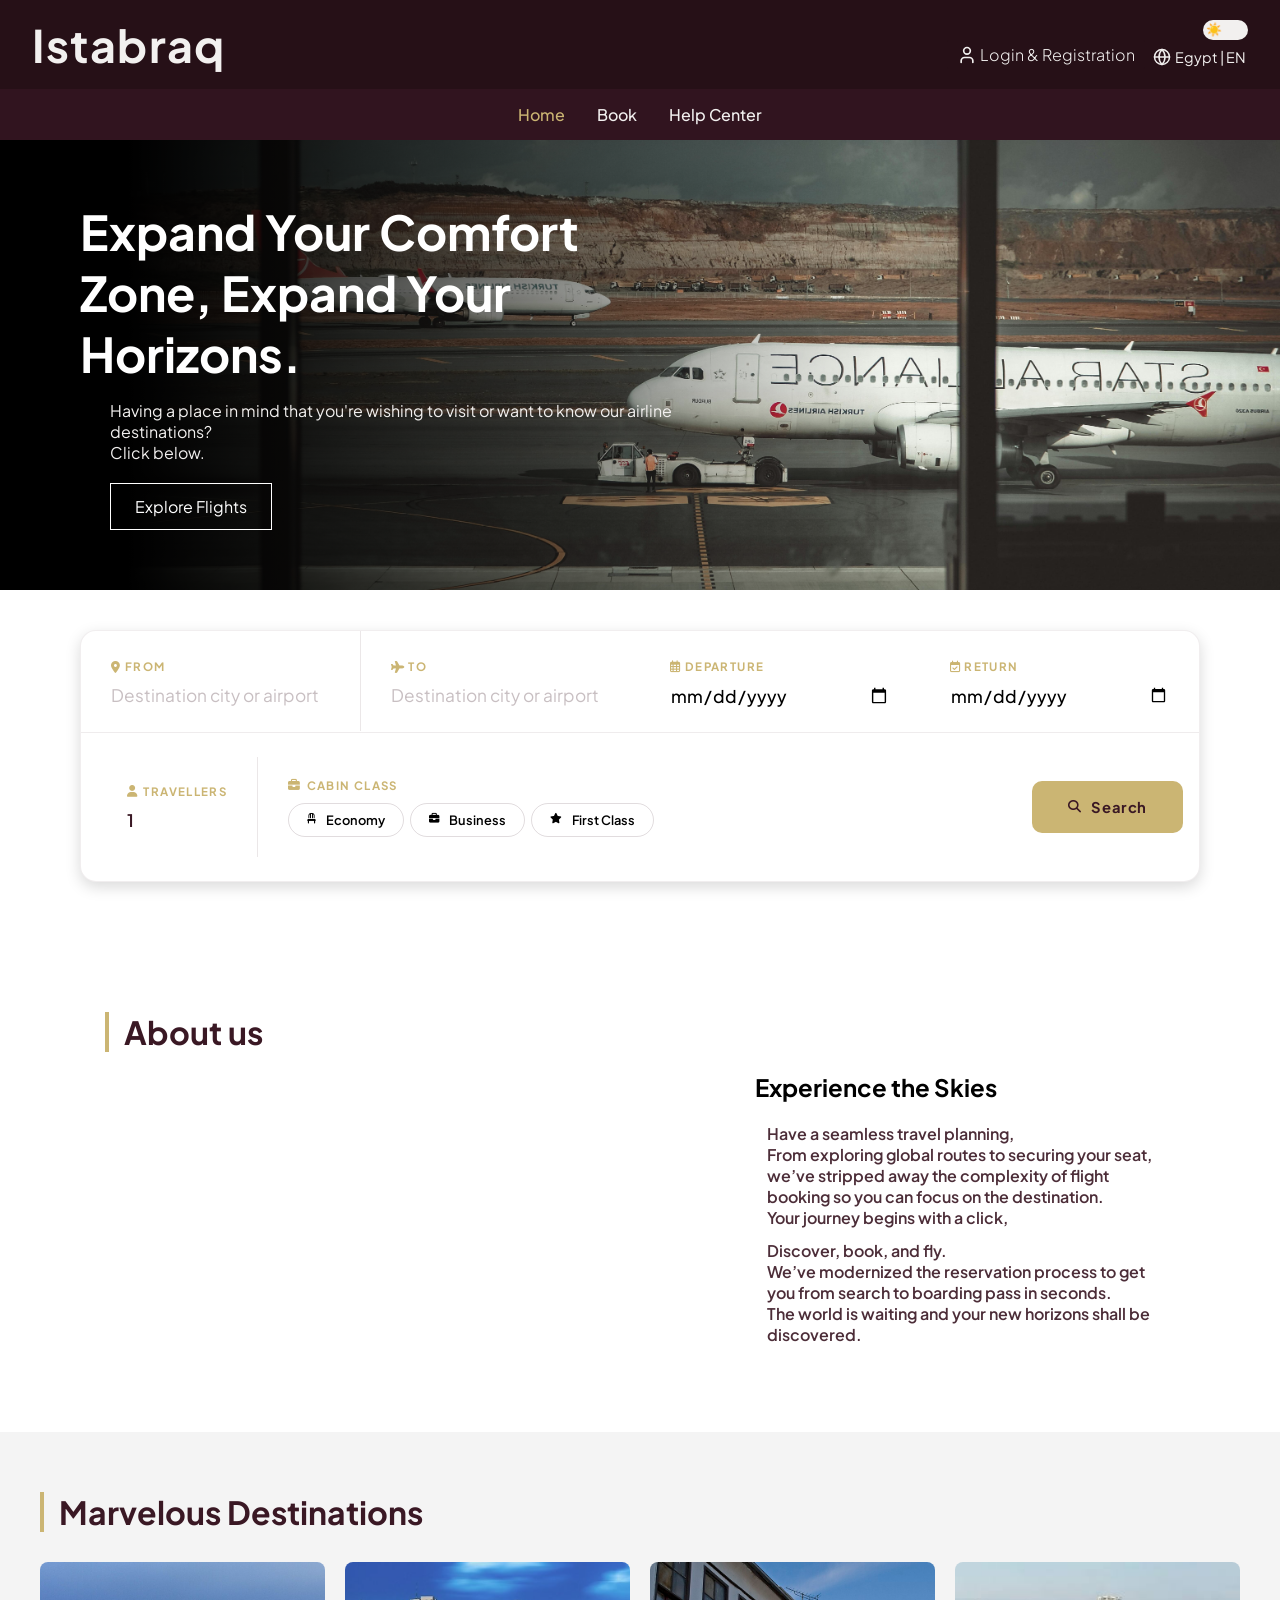
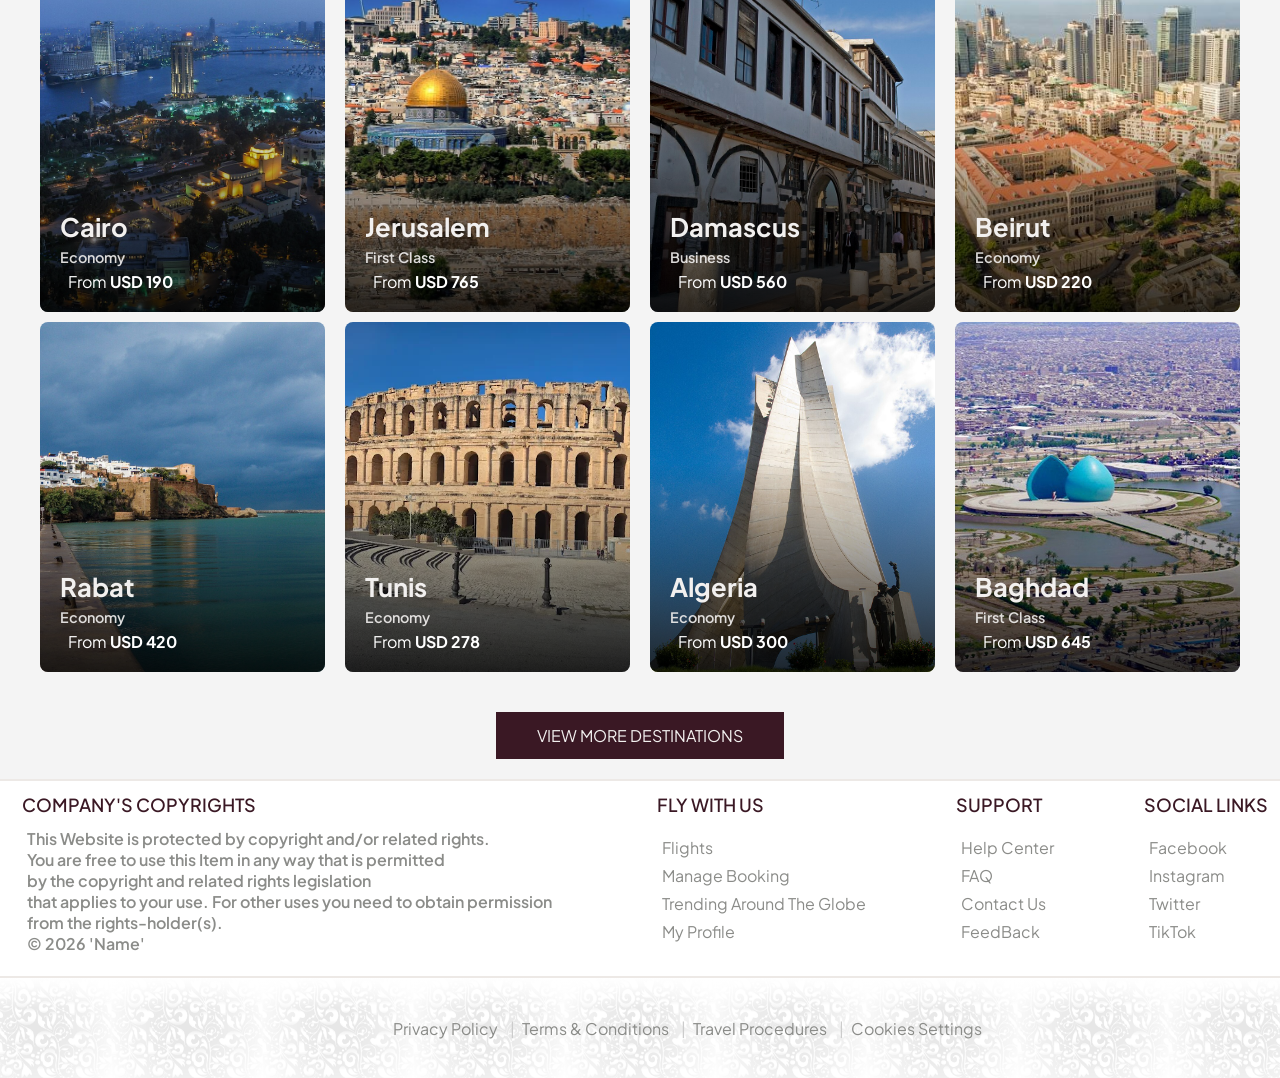
==== commit 1f72aafd: "Last things literally 9 hours before the discussion" ====
--- a/index.html
+++ b/index.html
@@ -16,7 +16,6 @@
     <link rel="stylesheet" href="https://cdnjs.cloudflare.com/ajax/libs/font-awesome/6.5.1/css/all.min.css" />
     <!-- Responsiveness    -->
     <meta name="viewport" content="width=device-width, initial-scale=1">
-    <!-- Icon configuration     -->
 </head>
 
 <body>
@@ -323,10 +322,12 @@
                         <h2>Experience the Skies</h2>
                         <br>
                         <p style=" padding-left: 12px; padding-bottom: 12px;  ">Have a seamless travel planning,<br>
-                            From exploring global routes to securing your seat,<br> we’ve stripped away the complexity of
+                            From exploring global routes to securing your seat,<br> we’ve stripped away the complexity
+                            of
                             flight booking so you can focus on the destination. <br>
                             Your journey begins with a click,</p>
-                        <p style="padding-left: 12px;">Discover, book, and fly. <br>We’ve modernized the reservation process
+                        <p style="padding-left: 12px;">Discover, book, and fly. <br>We’ve modernized the reservation
+                            process
                             to get you from search to boarding pass in seconds. <br>
                             The world is waiting and your new horizons shall be discovered. </p>
                     </div>
@@ -346,39 +347,42 @@
                 <div class="trending-grid">
 
                     <div class="trending-card"
-                        style="background-image: url('assets/index-assets/Cairo_Opera_House,_Al_Hurriyah_Park_and_the_Nile_river_(14797782354).jpg');" title="Cairo">
+                        style="background-image: url('assets/index-assets/Cairo_Opera_House,_Al_Hurriyah_Park_and_the_Nile_river_(14797782354).jpg');"
+                        title="Cairo">
                         <div class="card-overlay"></div>
                         <div class="card-content">
                             <h4>Cairo</h4>
                             <p>Economy</p>
                             <div class="price-box">
                                 <span class="price-accent"></span>
-                                <span>From <strong>EGP 4,039</strong></span>
-                            </div>
-                        </div>
-                    </div>
-
-                    <div class="trending-card" style="background-image: url('assets/index-assets/Al-Quds.png');" title="Jerusalem">
+                                <span>From <strong>USD 190</strong></span>
+                            </div>
+                        </div>
+                    </div>
+
+                    <div class="trending-card" style="background-image: url('assets/index-assets/Al-Quds.png');"
+                        title="Jerusalem">
                         <div class="card-overlay"></div>
                         <div class="card-content">
                             <h4>Jerusalem</h4>
                             <p>First Class</p>
                             <div class="price-box">
                                 <span class="price-accent"></span>
-                                <span>From <strong>EGP 8,216</strong></span>
+                                <span>From <strong>USD 765</strong></span>
                             </div>
                         </div>
                     </div>
 
                     <div class="trending-card"
-                        style="background-image: url('assets/index-assets/Damascus_Straight_Street_and_East_Gate_8193.jpg');" title="Damascus">
+                        style="background-image: url('assets/index-assets/Damascus_Straight_Street_and_East_Gate_8193.jpg');"
+                        title="Damascus">
                         <div class="card-overlay"></div>
                         <div class="card-content">
                             <h4>Damascus</h4>
                             <p>Business</p>
                             <div class="price-box">
                                 <span class="price-accent"></span>
-                                <span>From <strong>EGP 2,024</strong></span>
+                                <span>From <strong>USD 560</strong></span>
                             </div>
                         </div>
                     </div>
@@ -391,57 +395,61 @@
                             <p>Economy</p>
                             <div class="price-box">
                                 <span class="price-accent"></span>
-                                <span>From <strong>EGP 6,544</strong></span>
+                                <span>From <strong>USD 220</strong></span>
                             </div>
                         </div>
                     </div>
 
                     <div class="trending-card"
-                        style="background-image: url('assets/index-assets/Morocco_-_Rabat_(31387775324).jpg');" title="Rabat">
+                        style="background-image: url('assets/index-assets/Morocco_-_Rabat_(31387775324).jpg');"
+                        title="Rabat">
                         <div class="card-overlay"></div>
                         <div class="card-content">
                             <h4>Rabat</h4>
                             <p>Economy</p>
                             <div class="price-box">
                                 <span class="price-accent"></span>
-                                <span>From <strong>EGP 7,243</strong></span>
-                            </div>
-                        </div>
-                    </div>
-
-                    <div class="trending-card" style="background-image: url('assets/index-assets/Tunis.jpg');" title="Tunis">
+                                <span>From <strong>USD 420</strong></span>
+                            </div>
+                        </div>
+                    </div>
+
+                    <div class="trending-card" style="background-image: url('assets/index-assets/Tunis.jpg');"
+                        title="Tunis">
                         <div class="card-overlay"></div>
                         <div class="card-content">
                             <h4>Tunis</h4>
                             <p>Economy</p>
                             <div class="price-box">
                                 <span class="price-accent"></span>
-                                <span>From <strong>EGP 3,552</strong></span>
+                                <span>From <strong>USD 278</strong></span>
                             </div>
                         </div>
                     </div>
 
                     <div class="trending-card"
-                        style="background-image: url('assets/index-assets/Alger_Memorial-du-Martyr_IMG_1160.JPG');" title="Algeria">
+                        style="background-image: url('assets/index-assets/Alger_Memorial-du-Martyr_IMG_1160.JPG');"
+                        title="Algeria">
                         <div class="card-overlay"></div>
                         <div class="card-content">
                             <h4>Algeria</h4>
                             <p>Economy</p>
                             <div class="price-box">
                                 <span class="price-accent"></span>
-                                <span>From <strong>EGP 4,453</strong></span>
-                            </div>
-                        </div>
-                    </div>
-
-                    <div class="trending-card" style="background-image: url('assets/index-assets/Baghdad.jpg');" title="Baghdad">
+                                <span>From <strong>USD 300</strong></span>
+                            </div>
+                        </div>
+                    </div>
+
+                    <div class="trending-card" style="background-image: url('assets/index-assets/Baghdad.jpg');"
+                        title="Baghdad">
                         <div class="card-overlay"></div>
                         <div class="card-content">
                             <h4>Baghdad</h4>
                             <p>First Class</p>
                             <div class="price-box">
                                 <span class="price-accent"></span>
-                                <span>From <strong>EGP 5,673</strong></span>
+                                <span>From <strong>USD 645</strong></span>
                             </div>
                         </div>
                     </div>
@@ -478,7 +486,7 @@
                     <li><a href="./pages/booking/search-results.html"> Flights</a></li>
                     <li><a href="#"> Manage Booking</a></li>
                     <li><a href="#trending-section"> Trending around the globe</a></li>
-                    <li><a href="./pages/auth/myprofile.html"> My Profile</a></li>
+                    <li><a href="#" class="my-profile-link"> My Profile</a></li>
 
                 </ul>
 
--- a/css/index.css
+++ b/css/index.css
@@ -72,7 +72,7 @@
 
 }
 
-/* header container (main/center) */
+/* header container (main/center/PARENT) */
 .header {
     display: flex;
     flex-direction: column;
@@ -86,16 +86,13 @@
     display: flex;
     /*Turns the element into a flex container, ignoring the usual stubborn stacking behaviour of the normal html rules*/
     justify-content: space-between;
-    /* Pushes Logo to left(first child), Links to right(last child) */
+    /* Pushes Logo to left(first child), Links to right(last child) (divs)*/
     padding: 1rem 2rem;
     /*rem -> "Root EM" 1. top bottom, 2. left right. If the user changes their font size for accessibility
     the padding will change automatically to fit the padding right. this increases the accessibility for the website
     rem are a dynamic scaling units. This ensures the interface maintains proportional spacing regardless of the user's default browser font settings*/
     align-items: center;
     /* makes sure the content doesn't just sit at the very top of that "buffer"; it sits perfectly in the middle of it.   */
-    position: sticky;
-    top: 0;
-    z-index: 1000;
 
 }
 
@@ -127,6 +124,7 @@
 .r-right-sec {
     display: flex;
     flex-direction: column;
+    /*Above each other vertically*/
     align-items: flex-end;
     gap: 8px;
 }
@@ -139,6 +137,7 @@
     letter-spacing: 0.05em;
     width: auto;
 }
+
 .logo-placeholder h1 a {
     text-decoration: none;
     color: inherit;
@@ -148,6 +147,8 @@
 /* 1. The main rectangular track */
 .theme-switch {
     display: inline-block;
+    /* it does not force a new line. Elements will sit side-by-side as long as there is space in the parent container.
+    Inline + Also controlling the width and height!!!!*/
     position: relative;
     width: 45px;
     /* Adjust this to make the switch wider/narrower */
@@ -164,11 +165,13 @@
 /* 3. The visual track (the base of the slider) */
 .slider {
     position: absolute;
+    /*This allows the slider to stretch and fill the .theme-switch container exactly.*/
     cursor: pointer;
     top: 0;
     left: 0;
     right: 0;
     bottom: 0;
+    /*This allows the slider to stretch and fill the .theme-switch container exactly.*/
     background-color: var(--off-white);
     /* Default Light Track Color */
     border-radius: 30px;
@@ -181,13 +184,19 @@
 .slider::before {
     position: absolute;
     content: "☀️";
+    /*<!-- How the browser "sees" it because of your CSS -->
+<span class="slider">
+    <::before>☀️</::before> <!-- This is the ball -->
+    <!-- Any other text/content would go here -->
+</span>*/
     /* Default Light Icon (Sun) */
     font-size: 0.8rem;
+    /*Size for the EMOJI*/
     display: flex;
     align-items: center;
     justify-content: center;
     /* Center the icon in the ball */
-
+    /*Standard Flexbox "magic" to keep that Sun emoji perfectly centered inside the circle.*/
     /* Sizing the ball slightly smaller than the track height */
     height: 16px;
     width: 16px;
@@ -218,6 +227,7 @@
     background-color: color-mix(in srgb, var(--primary), black 75%);
     ;
     /* Dark Track Color */
+/*    This uses the Adjacent Sibling Combinator (+). It says: "Find the slider that immediately follows a checked input and change its background."*/
 }
 
 /* B. The 'Swipe Right' movement and icon/color swap */
@@ -225,6 +235,7 @@
     /* MATH: width (60px) - ball (24px) - original left offset (3px) - new right offset (3px) = 30px */
     /*45-16-3-3*/
     transform: translateX(23px);
+    /*This moves the ball to the right.The Math: $45\text{px (Total)} - 16\text{px (Ball)} - 3\text{px (Left offset)} - 3\text{px (Desired Right offset)} = 23\text{px}$.*/
 
     /* Content Swap: Change sun to moon */
     content: "🌙";
@@ -261,7 +272,6 @@
 /*auth-bttns*/
 .auth-bttns {
     display: flex;
-    gap: 12px;
     /*   Gap between each button (There's only one for both login & registration right now) */
 }
 
@@ -306,6 +316,7 @@
     font-weight: 500;
     display: flex;
     align-items: center;
+    cursor: pointer;
     /* to align the svg and span on the same horizontal axis line (display flex -> align:center    */
     transition: color 0.7s ease-in-out;
 }
@@ -425,6 +436,7 @@
     right: 20px !important;
     left: auto !important;
     /*fight any left styling that may conflict with the pop up*/
+    /*is a safety measure to ensure it doesn't try to stretch across the whole screen if a left: 0 was set elsewhere.*/
     margin: 0 !important;
     /* ensures no margins are pushing it */
 
@@ -435,11 +447,13 @@
     padding: 20px;
     border-radius: 12px;
     box-shadow: 0 8px 24px rgba(0, 0, 0, 0.2);
+    /*This gives it "lift." It creates a soft shadow below the modal so it looks like it’s floating above the webpage.*/
     border: none;
     background: white;
     z-index: 1000;
 }
 
+/*These handle the layout for the "Apply" or "Close" buttons at the bottom.*/
 .modal-actions {
     display: flex;
     justify-content: center;
@@ -510,6 +524,10 @@
 }
 
 
+
+
+
+
 footer {
     margin-top: 0;
     padding-top: 0;
@@ -1099,6 +1117,7 @@
     box-shadow: 0 4px 16px rgba(203, 181, 115, 0.45);
 }
 
+
 /* Responsiveness: Switch to 2 columns on tablets and 1 on mobile */
 @media (max-width: 1024px) {
     .trending-grid {
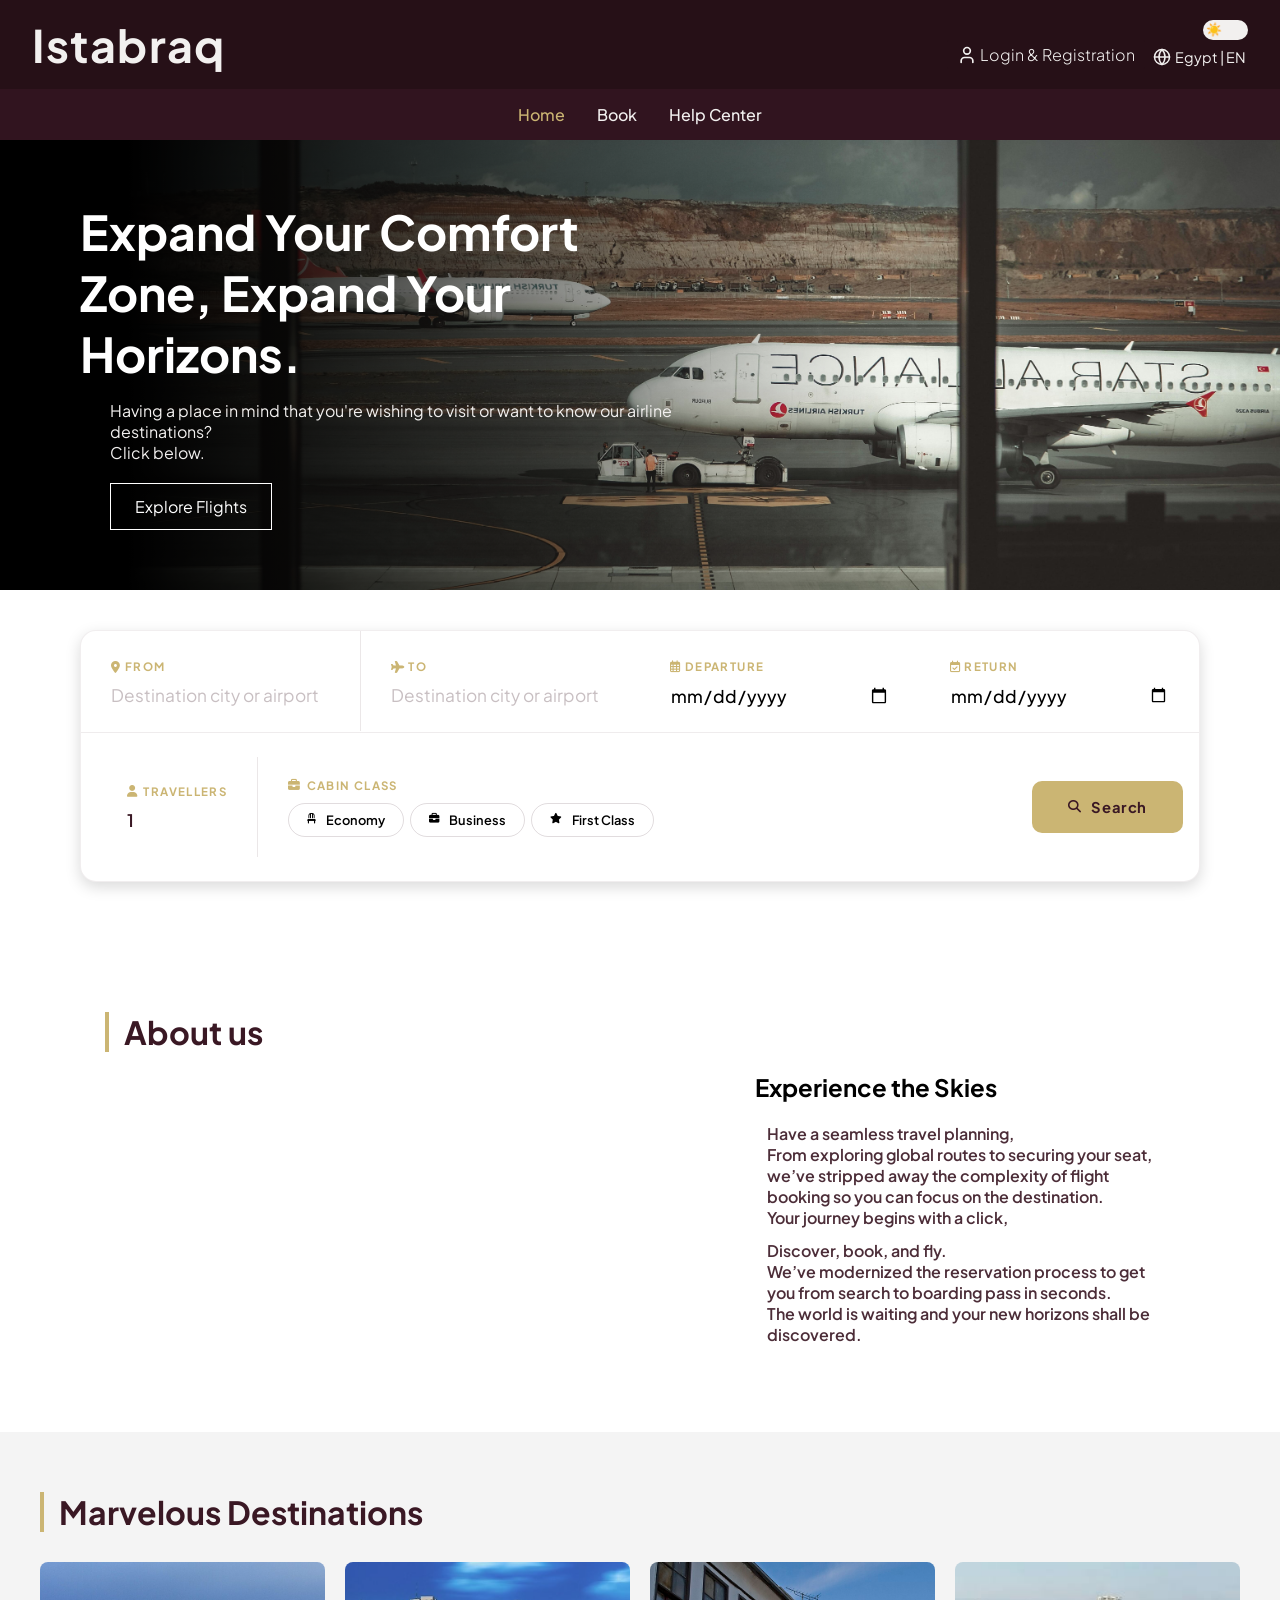
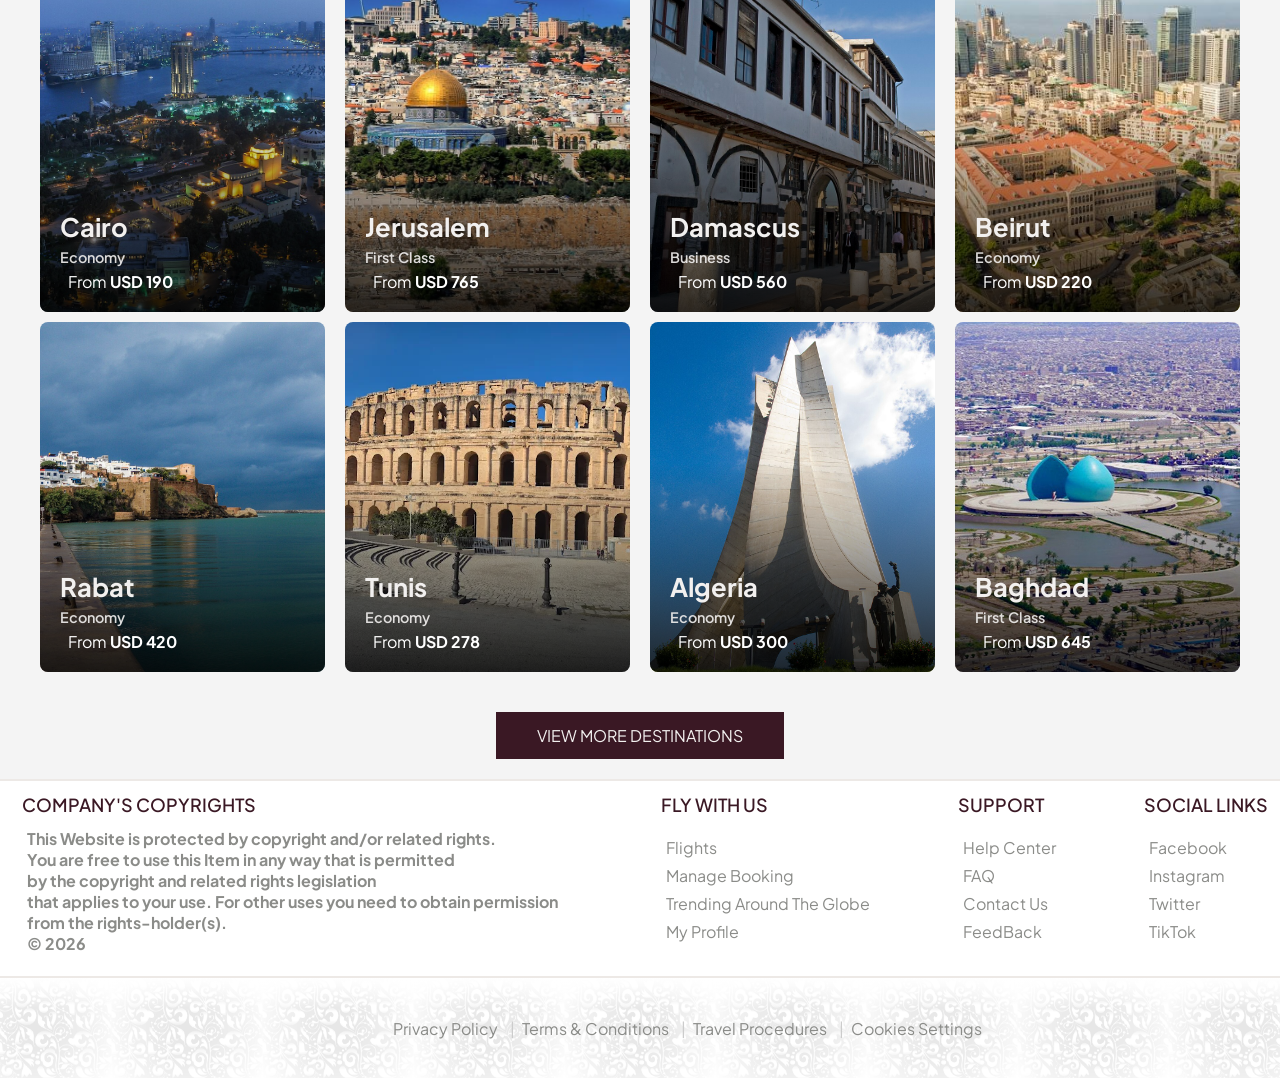
==== commit 485ec076: "Improved HTML structure and css , css dark in confirmation page" ====
--- a/index.html
+++ b/index.html
@@ -95,7 +95,7 @@
         <br>
         <div class="open-lang-modal">
             <!--   Country choosing div     -->
-            <label class="modal-label">Country*</label>
+            <label class="modal-label" style="font-weight: bold;">Country*</label>
             <div class="custom-dropdown" id="country-dropdown">
                 <div class="dropdown-const">
                     <img src="https://flagcdn.com/w20/eg.png" alt="Egypt" width="20" height="15"> Egypt
@@ -147,7 +147,7 @@
                 <!--            The drop down list with its options-->
             </div>
             <!-- language choosing div-->
-            <label class="modal-label">Language*</label>
+            <label class="modal-label" style="font-weight: bold;">Language*</label>
             <div class="custom-dropdown" id="lang-dropdown">
                 <div class="dropdown-const">English</div>
                 <ul class="dropdown-list">
@@ -469,12 +469,12 @@
         <div class="upper-footer">
             <div>
                 <h1 style="text-transform: uppercase">COMPANY'S COPYRIGHTS</h1>
-                <p>This Website is protected by copyright and/or related rights.<br>
+                <p style="font-weight: bold;">This Website is protected by copyright and/or related rights.<br>
                     You are free to use this Item in any way that is permitted<br>
                     by the copyright and related rights legislation<br>
                     that applies to your use. For other uses you need to obtain permission<br>
                     from the rights-holder(s).
-                    <br> © 2026 'Name'
+                    <br> © 2026
                 </p>
 
 
@@ -521,7 +521,7 @@
             <div class="lower-footer-img">
                 <ul class="lower-footer-ul" style="text-transform: capitalize;">
                     <li><a href="#"> Privacy Policy</a></li>
-                    <li><a href="#"> Terms & Conditions</a></li>
+                    <li><a href="assets/login-asset/Istabraq-Terms.pdf" target="_blank"> Terms & Conditions</a></li>
                     <li><a href="#"> Travel Procedures</a></li>
                     <li><a href="#"> Cookies Settings</a></li>
                 </ul>
--- a/css/index.css
+++ b/css/index.css
@@ -227,7 +227,7 @@
     background-color: color-mix(in srgb, var(--primary), black 75%);
     ;
     /* Dark Track Color */
-/*    This uses the Adjacent Sibling Combinator (+). It says: "Find the slider that immediately follows a checked input and change its background."*/
+    /*    This uses the Adjacent Sibling Combinator (+). It says: "Find the slider that immediately follows a checked input and change its background."*/
 }
 
 /* B. The 'Swipe Right' movement and icon/color swap */
@@ -524,10 +524,6 @@
 }
 
 
-
-
-
-
 footer {
     margin-top: 0;
     padding-top: 0;
